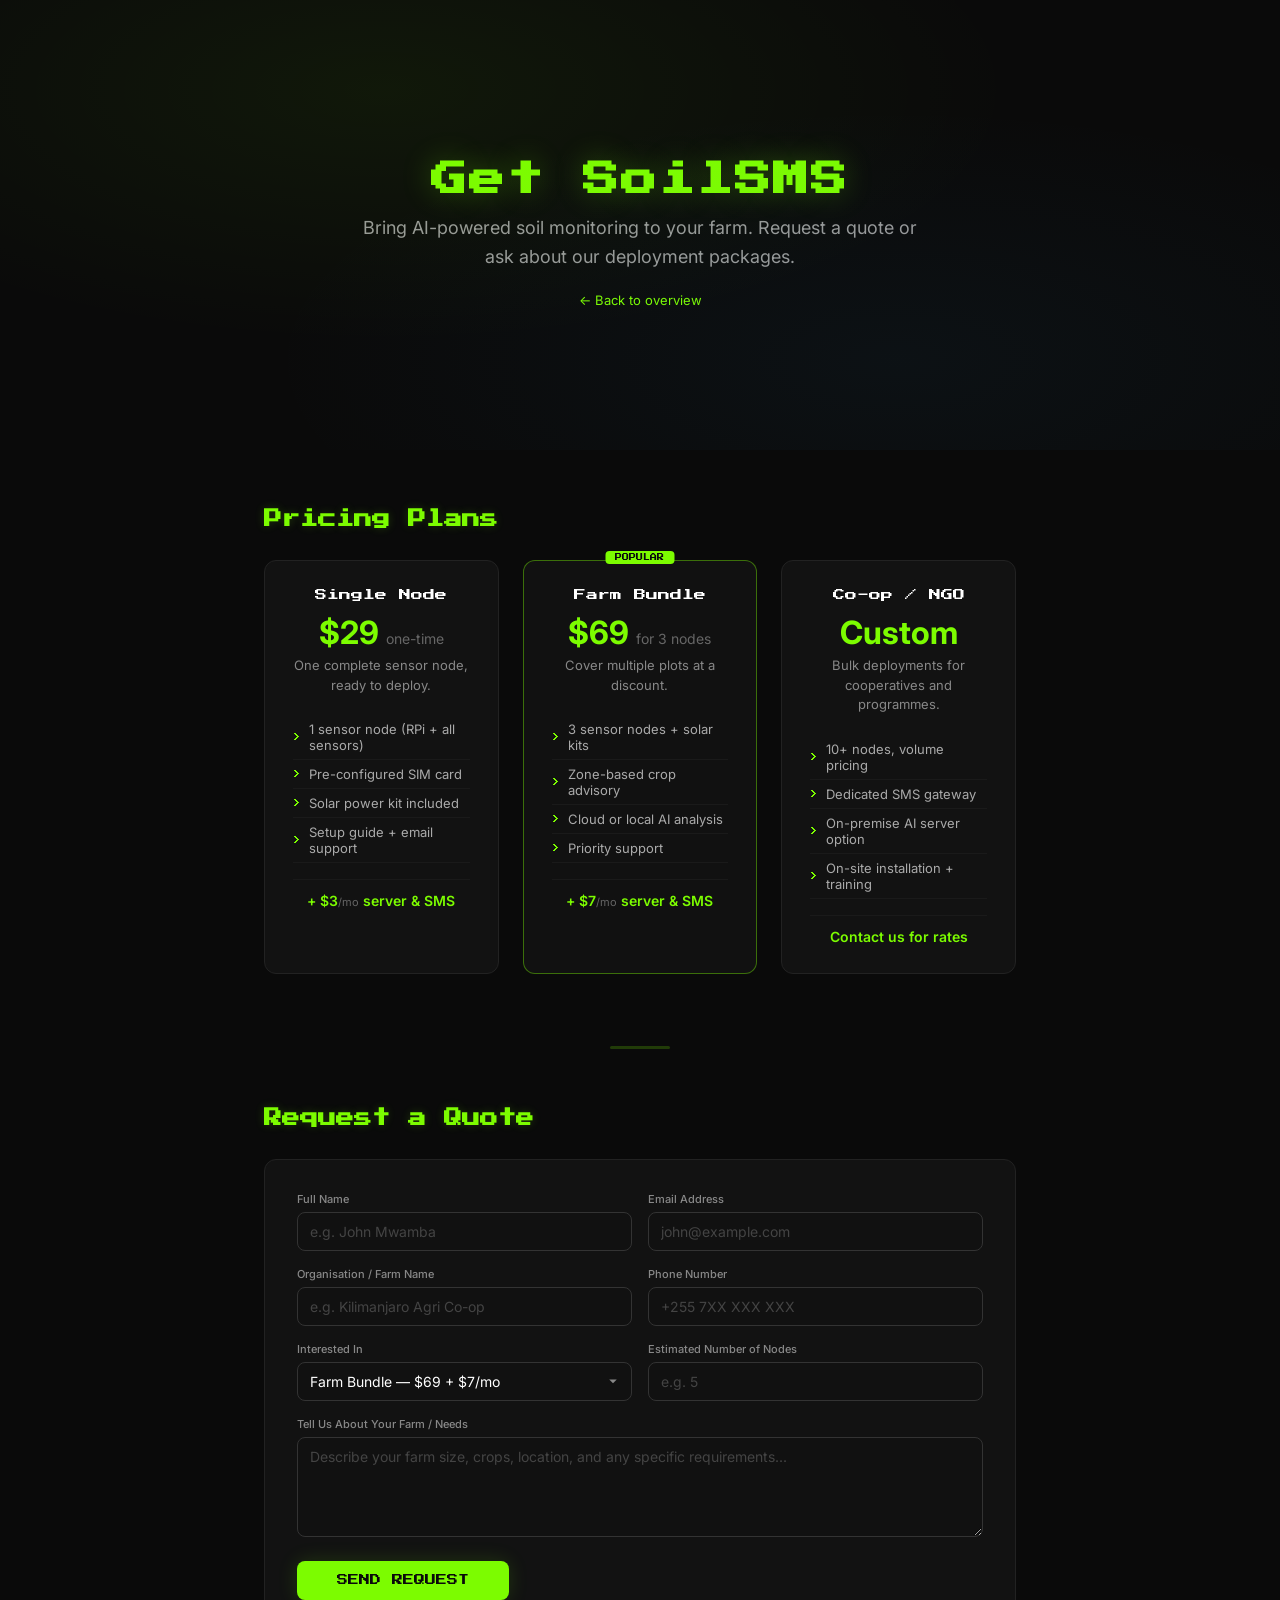
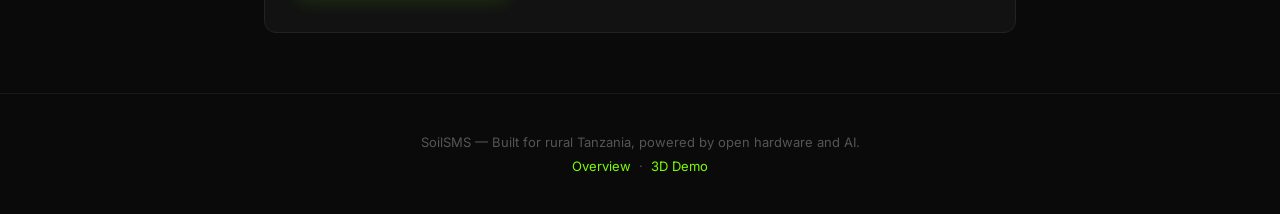
==== docs/contact.html @ c3b628cd "update contact to actually do shit" ====
<!DOCTYPE html>
<html lang="en">
<head>
<meta charset="UTF-8">
<meta name="viewport" content="width=device-width, initial-scale=1.0">
<title>SoilSMS — Contact &amp; Pricing</title>
<style>
  @import url('https://fonts.googleapis.com/css2?family=Press+Start+2P&family=Inter:wght@400;500;600;700&display=swap');

  * { margin: 0; padding: 0; box-sizing: border-box; }

  body {
    background: #0a0a0a;
    color: #e0e0e0;
    font-family: 'Inter', sans-serif;
    overflow-x: hidden;
  }

  /* Hero */
  .hero {
    min-height: 50vh;
    display: flex;
    flex-direction: column;
    align-items: center;
    justify-content: center;
    text-align: center;
    padding: 60px 20px 40px;
    position: relative;
    overflow: hidden;
  }
  .hero::before {
    content: '';
    position: absolute;
    inset: 0;
    background:
      radial-gradient(ellipse at 30% 20%, rgba(124,252,0,0.06) 0%, transparent 50%),
      radial-gradient(ellipse at 70% 80%, rgba(52,152,219,0.05) 0%, transparent 50%);
    pointer-events: none;
  }
  .hero-title {
    font-family: 'Press Start 2P', monospace;
    font-size: clamp(20px, 4vw, 36px);
    color: #7cfc00;
    text-shadow: 0 0 30px rgba(124,252,0,0.3);
    margin-bottom: 16px;
    letter-spacing: 2px;
  }
  .hero-subtitle {
    font-size: clamp(14px, 2vw, 18px);
    color: #999;
    max-width: 560px;
    line-height: 1.6;
  }
  .hero-back {
    display: inline-block;
    margin-top: 20px;
    font-size: 13px;
    color: #7cfc00;
    text-decoration: none;
  }
  .hero-back:hover { text-decoration: underline; }

  /* Sections */
  section {
    max-width: 800px;
    margin: 0 auto;
    padding: 60px 24px;
  }
  section h2 {
    font-family: 'Press Start 2P', monospace;
    font-size: clamp(12px, 2vw, 18px);
    color: #7cfc00;
    margin-bottom: 32px;
    text-shadow: 0 0 10px rgba(124,252,0,0.2);
  }

  /* Divider */
  .divider {
    width: 60px;
    height: 3px;
    background: #7cfc0033;
    border-radius: 2px;
    margin: 0 auto 0;
  }

  /* Pricing cards */
  .pricing-grid {
    display: grid;
    grid-template-columns: repeat(auto-fit, minmax(220px, 1fr));
    gap: 24px;
    margin-bottom: 12px;
  }
  .pricing-card {
    background: rgba(255,255,255,0.03);
    border: 1px solid #222;
    border-radius: 12px;
    padding: 28px;
    text-align: center;
    transition: border-color 0.3s, transform 0.3s;
  }
  .pricing-card:hover {
    border-color: #7cfc0044;
    transform: translateY(-2px);
  }
  .pricing-card.featured {
    border-color: #7cfc0066;
    position: relative;
  }
  .pricing-card.featured::after {
    content: 'POPULAR';
    position: absolute;
    top: -10px;
    left: 50%;
    transform: translateX(-50%);
    font-family: 'Press Start 2P', monospace;
    font-size: 7px;
    background: #7cfc00;
    color: #0a0a0a;
    padding: 3px 10px;
    border-radius: 4px;
  }
  .pricing-tier {
    font-family: 'Press Start 2P', monospace;
    font-size: 12px;
    color: #fff;
    margin-bottom: 12px;
  }
  .pricing-price {
    font-size: 32px;
    font-weight: 700;
    color: #7cfc00;
    margin-bottom: 4px;
  }
  .pricing-price span {
    font-size: 14px;
    color: #666;
    font-weight: 400;
  }
  .pricing-desc {
    font-size: 13px;
    color: #888;
    line-height: 1.5;
    margin-bottom: 20px;
  }
  .pricing-features {
    list-style: none;
    text-align: left;
    font-size: 13px;
    color: #aaa;
  }
  .pricing-features li {
    padding: 6px 0;
    border-bottom: 1px solid #1a1a1a;
    display: flex;
    align-items: center;
    gap: 8px;
  }
  .pricing-features li::before {
    content: '>';
    color: #7cfc00;
    font-family: 'Press Start 2P', monospace;
    font-size: 8px;
    flex-shrink: 0;
  }

  .pricing-fee {
    margin-top: 16px;
    padding-top: 12px;
    border-top: 1px solid #1a1a1a;
    font-size: 14px;
    color: #7cfc00;
    font-weight: 600;
  }
  .pricing-fee span {
    font-size: 11px;
    color: #666;
    font-weight: 400;
  }

  /* Contact form */
  .contact-form {
    background: rgba(255,255,255,0.03);
    border: 1px solid #222;
    border-radius: 12px;
    padding: 32px;
  }
  .form-row {
    display: grid;
    grid-template-columns: 1fr 1fr;
    gap: 16px;
    margin-bottom: 16px;
  }
  .form-group {
    display: flex;
    flex-direction: column;
  }
  .form-group.full {
    grid-column: 1 / -1;
  }
  .form-group label {
    font-size: 11px;
    color: #888;
    margin-bottom: 6px;
    font-weight: 500;
  }
  .form-group input,
  .form-group select,
  .form-group textarea {
    background: #111;
    border: 1px solid #333;
    border-radius: 8px;
    padding: 10px 12px;
    color: #fff;
    font-size: 14px;
    font-family: 'Inter', sans-serif;
    outline: none;
    transition: border-color 0.2s;
  }
  .form-group input:focus,
  .form-group select:focus,
  .form-group textarea:focus {
    border-color: #7cfc00;
  }
  .form-group input::placeholder,
  .form-group textarea::placeholder {
    color: #444;
  }
  .form-group textarea {
    resize: vertical;
    min-height: 100px;
  }
  .form-group select {
    cursor: pointer;
    appearance: none;
    background-image: url("data:image/svg+xml,%3Csvg xmlns='http://www.w3.org/2000/svg' width='12' height='12' fill='%23888' viewBox='0 0 16 16'%3E%3Cpath d='M8 11L3 6h10z'/%3E%3C/svg%3E");
    background-repeat: no-repeat;
    background-position: right 12px center;
  }
  .form-group select option {
    background: #111;
    color: #fff;
  }

  .form-submit {
    display: inline-block;
    padding: 14px 40px;
    background: #7cfc00;
    color: #0a0a0a;
    font-family: 'Press Start 2P', monospace;
    font-size: 11px;
    border: none;
    border-radius: 8px;
    cursor: pointer;
    transition: all 0.3s;
    box-shadow: 0 0 20px rgba(124,252,0,0.15);
    margin-top: 8px;
  }
  .form-submit:hover {
    transform: translateY(-2px);
    box-shadow: 0 0 40px rgba(124,252,0,0.3);
    background: #90ff20;
  }

  /* Confirmation popup */
  .confirm-overlay {
    display: none;
    position: fixed;
    inset: 0;
    background: rgba(0,0,0,0.85);
    z-index: 100;
    align-items: center;
    justify-content: center;
  }
  .confirm-overlay.visible {
    display: flex;
  }
  .confirm-card {
    background: #111;
    border: 1px solid #7cfc0066;
    border-radius: 16px;
    padding: 40px;
    text-align: center;
    max-width: 420px;
    box-shadow: 0 0 60px rgba(124,252,0,0.1);
  }
  .confirm-card .checkmark {
    font-size: 48px;
    margin-bottom: 16px;
  }
  .confirm-card h3 {
    font-family: 'Press Start 2P', monospace;
    font-size: 14px;
    color: #7cfc00;
    margin-bottom: 12px;
  }
  .confirm-card p {
    font-size: 14px;
    color: #888;
    line-height: 1.6;
    margin-bottom: 24px;
  }
  .confirm-close {
    padding: 10px 32px;
    background: transparent;
    border: 1px solid #7cfc00;
    color: #7cfc00;
    font-family: 'Press Start 2P', monospace;
    font-size: 10px;
    border-radius: 8px;
    cursor: pointer;
    transition: all 0.2s;
  }
  .confirm-close:hover {
    background: #7cfc00;
    color: #0a0a0a;
  }

  /* Footer */
  footer {
    text-align: center;
    padding: 40px 20px;
    border-top: 1px solid #1a1a1a;
    color: #555;
    font-size: 13px;
  }
  footer a { color: #7cfc00; text-decoration: none; }
  footer a:hover { text-decoration: underline; }

  @media (max-width: 500px) {
    .form-row {
      grid-template-columns: 1fr;
    }
  }
</style>
</head>
<body>

<!-- ====== HERO ====== -->
<div class="hero">
  <h1 class="hero-title">Get SoilSMS</h1>
  <p class="hero-subtitle">
    Bring AI-powered soil monitoring to your farm.
    Request a quote or ask about our deployment packages.
  </p>
  <a href="index.html" class="hero-back">&larr; Back to overview</a>
</div>

<!-- ====== PRICING ====== -->
<section>
  <h2>Pricing Plans</h2>
  <div class="pricing-grid">
    <div class="pricing-card">
      <div class="pricing-tier">Single Node</div>
      <div class="pricing-price">$29 <span>one-time</span></div>
      <p class="pricing-desc">One complete sensor node, ready to deploy.</p>
      <ul class="pricing-features">
        <li>1 sensor node (RPi + all sensors)</li>
        <li>Pre-configured SIM card</li>
        <li>Solar power kit included</li>
        <li>Setup guide + email support</li>
      </ul>
      <div class="pricing-fee">+ $3<span>/mo</span> server &amp; SMS</div>
    </div>
    <div class="pricing-card featured">
      <div class="pricing-tier">Farm Bundle</div>
      <div class="pricing-price">$69 <span>for 3 nodes</span></div>
      <p class="pricing-desc">Cover multiple plots at a discount.</p>
      <ul class="pricing-features">
        <li>3 sensor nodes + solar kits</li>
        <li>Zone-based crop advisory</li>
        <li>Cloud or local AI analysis</li>
        <li>Priority support</li>
      </ul>
      <div class="pricing-fee">+ $7<span>/mo</span> server &amp; SMS</div>
    </div>
    <div class="pricing-card">
      <div class="pricing-tier">Co-op / NGO</div>
      <div class="pricing-price">Custom</div>
      <p class="pricing-desc">Bulk deployments for cooperatives and programmes.</p>
      <ul class="pricing-features">
        <li>10+ nodes, volume pricing</li>
        <li>Dedicated SMS gateway</li>
        <li>On-premise AI server option</li>
        <li>On-site installation + training</li>
      </ul>
      <div class="pricing-fee">Contact us for rates</div>
    </div>
  </div>
</section>

<div class="divider"></div>

<!-- ====== CONTACT FORM ====== -->
<section>
  <h2>Request a Quote</h2>
  <form class="contact-form" id="contact-form" action="https://formsubmit.co/admin@mystic.gay" method="POST">
    <div class="form-row">
      <div class="form-group">
        <label for="name">Full Name</label>
        <input type="text" id="name" name="name" placeholder="e.g. John Mwamba" required>
      </div>
      <div class="form-group">
        <label for="email">Email Address</label>
        <input type="email" id="email" name="email" placeholder="john@example.com" required>
      </div>
    </div>
    <div class="form-row">
      <div class="form-group">
        <label for="org">Organisation / Farm Name</label>
        <input type="text" id="org" name="organisation" placeholder="e.g. Kilimanjaro Agri Co-op">
      </div>
      <div class="form-group">
        <label for="phone">Phone Number</label>
        <input type="tel" id="phone" name="phone" placeholder="+255 7XX XXX XXX">
      </div>
    </div>
    <div class="form-row">
      <div class="form-group">
        <label for="plan">Interested In</label>
        <select id="plan" name="plan">
          <option value="single">Single Node — $29 + $3/mo</option>
          <option value="farm" selected>Farm Bundle — $69 + $7/mo</option>
          <option value="coop">Co-op / NGO — Custom</option>
          <option value="unsure">Not sure yet — advise me</option>
        </select>
      </div>
      <div class="form-group">
        <label for="nodes">Estimated Number of Nodes</label>
        <input type="number" id="nodes" name="nodes" placeholder="e.g. 5" min="1">
      </div>
    </div>
    <div class="form-row">
      <div class="form-group full">
        <label for="message">Tell Us About Your Farm / Needs</label>
        <textarea id="message" name="message" placeholder="Describe your farm size, crops, location, and any specific requirements..."></textarea>
      </div>
    </div>
    <input type="hidden" name="_subject" value="New SoilSMS Quote Request">
    <input type="hidden" name="_captcha" value="false">
    <input type="hidden" name="_template" value="table">
    <button type="submit" class="form-submit">SEND REQUEST</button>
  </form>
</section>

<!-- Confirmation popup -->
<div class="confirm-overlay" id="confirm-overlay">
  <div class="confirm-card">
    <div class="checkmark">&#10003;</div>
    <h3>Request Sent!</h3>
    <p>Thanks for your interest in SoilSMS. Our team will review your inquiry and get back to you within 48 hours via email.</p>
    <button class="confirm-close" id="confirm-close">OK</button>
  </div>
</div>

<footer>
  <p>SoilSMS &mdash; Built for rural Tanzania, powered by open hardware and AI.</p>
  <p style="margin-top:8px;">
    <a href="index.html">Overview</a> &nbsp;&middot;&nbsp;
    <a href="demo.html">3D Demo</a>
  </p>
</footer>

<script>
  document.getElementById('contact-form').addEventListener('submit', function(e) {
    e.preventDefault();
    var form = e.target;
    var btn = form.querySelector('.form-submit');
    btn.disabled = true;
    btn.textContent = 'SENDING...';
    fetch(form.action, {
      method: 'POST',
      body: new FormData(form),
      headers: { 'Accept': 'application/json' }
    }).then(function(res) {
      if (res.ok) {
        document.getElementById('confirm-overlay').classList.add('visible');
        form.reset();
      } else {
        alert('Something went wrong. Please try again.');
      }
    }).catch(function() {
      alert('Network error. Please try again.');
    }).finally(function() {
      btn.disabled = false;
      btn.textContent = 'SEND REQUEST';
    });
  });
  document.getElementById('confirm-close').addEventListener('click', function() {
    document.getElementById('confirm-overlay').classList.remove('visible');
  });
</script>

</body>
</html>
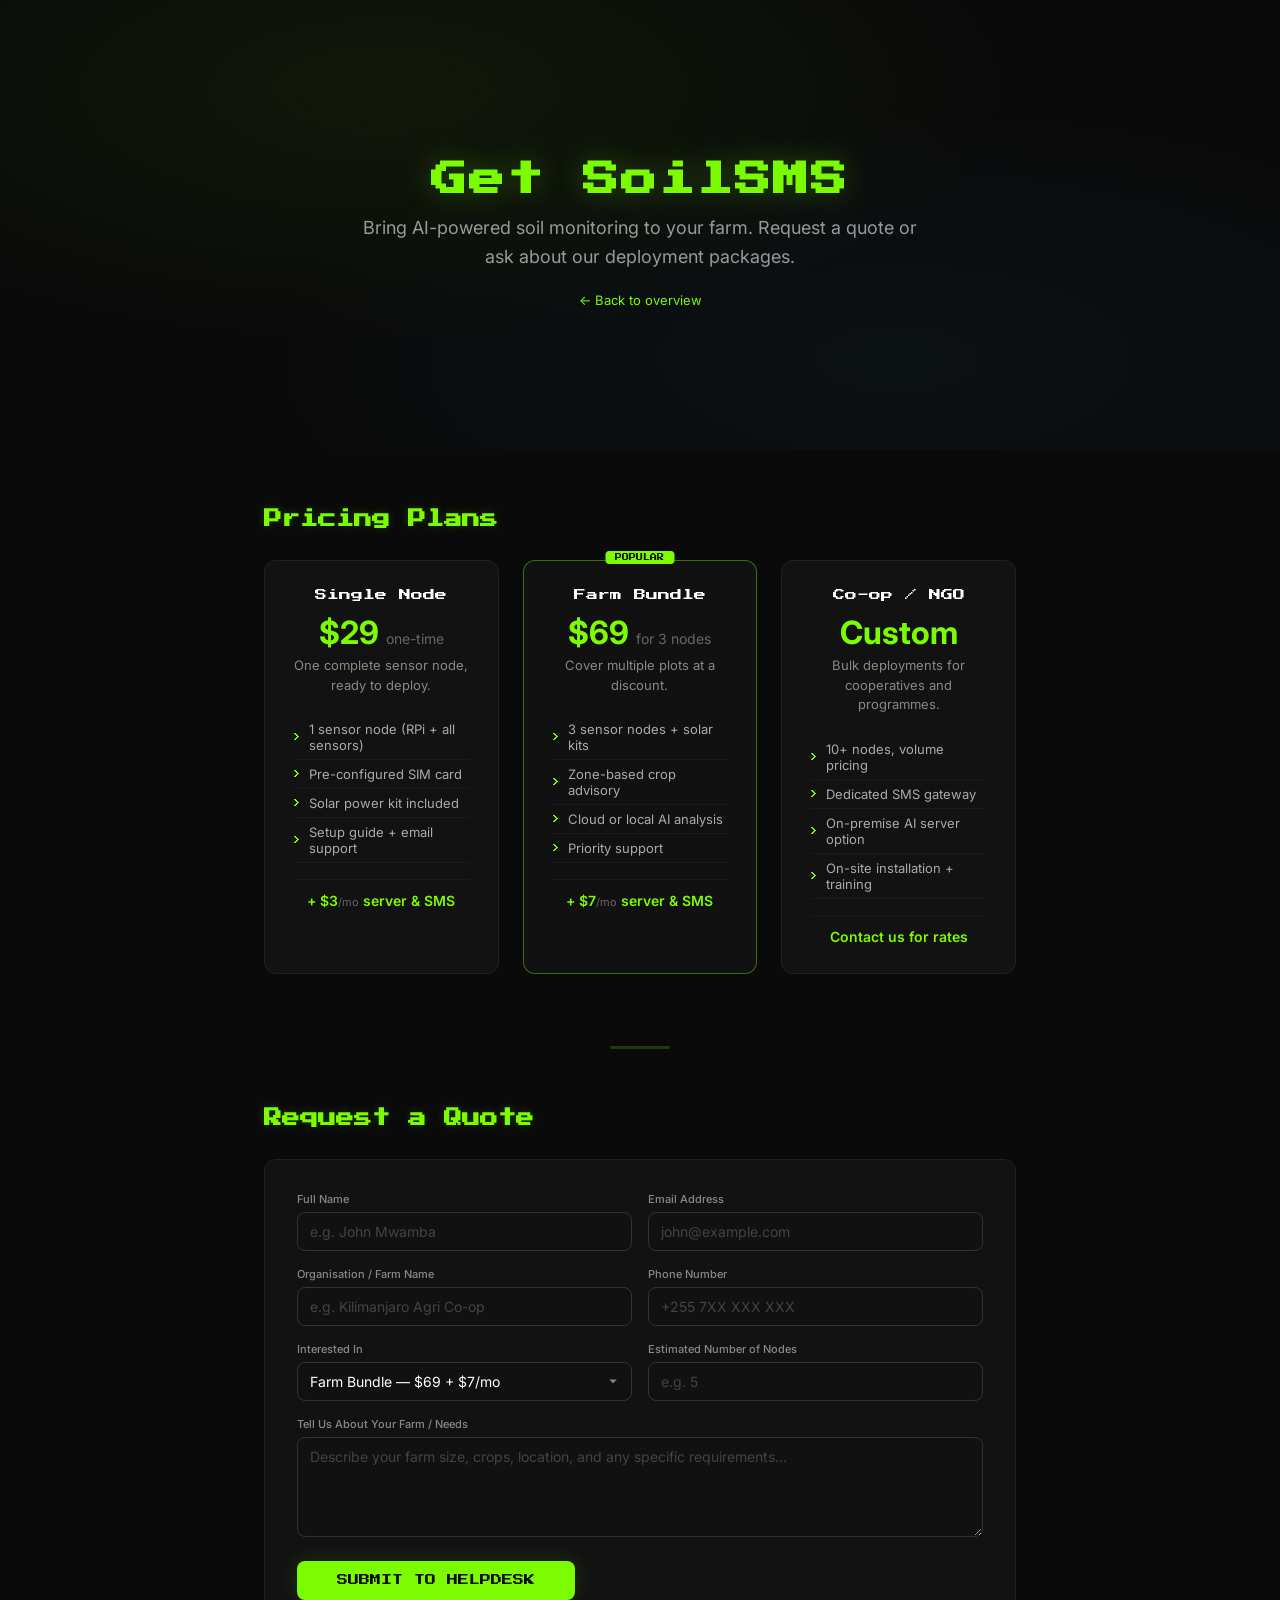
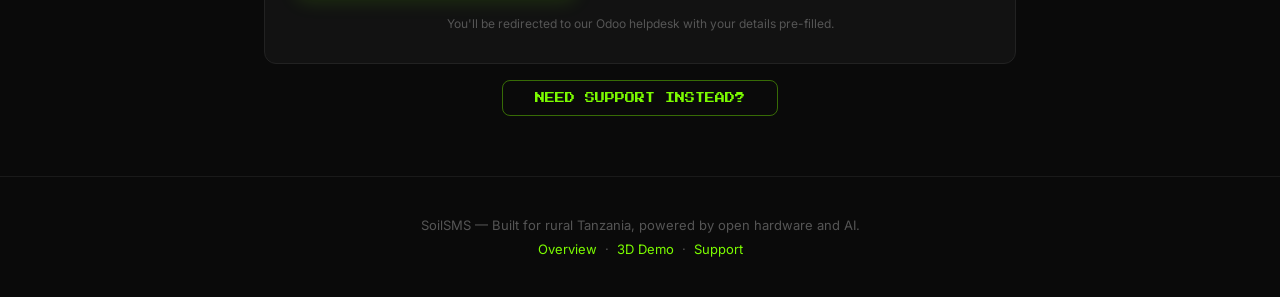
==== commit ae08a1b2: "form is back????" ====
--- a/docs/contact.html
+++ b/docs/contact.html
@@ -240,7 +240,6 @@
     background: #111;
     color: #fff;
   }
-
   .form-submit {
     display: inline-block;
     padding: 14px 40px;
@@ -260,59 +259,31 @@
     box-shadow: 0 0 40px rgba(124,252,0,0.3);
     background: #90ff20;
   }
-
-  /* Confirmation popup */
-  .confirm-overlay {
-    display: none;
-    position: fixed;
-    inset: 0;
-    background: rgba(0,0,0,0.85);
-    z-index: 100;
-    align-items: center;
-    justify-content: center;
-  }
-  .confirm-overlay.visible {
-    display: flex;
-  }
-  .confirm-card {
-    background: #111;
+  .form-note {
+    margin-top: 16px;
+    font-size: 12px;
+    color: #555;
+    text-align: center;
+  }
+  .cta-btn-secondary {
+    display: inline-block;
+    margin-top: 16px;
+    padding: 12px 32px;
+    background: transparent;
+    color: #7cfc00;
+    font-family: 'Press Start 2P', monospace;
+    font-size: 10px;
+    text-decoration: none;
     border: 1px solid #7cfc0066;
-    border-radius: 16px;
-    padding: 40px;
-    text-align: center;
-    max-width: 420px;
-    box-shadow: 0 0 60px rgba(124,252,0,0.1);
-  }
-  .confirm-card .checkmark {
-    font-size: 48px;
-    margin-bottom: 16px;
-  }
-  .confirm-card h3 {
-    font-family: 'Press Start 2P', monospace;
-    font-size: 14px;
-    color: #7cfc00;
-    margin-bottom: 12px;
-  }
-  .confirm-card p {
-    font-size: 14px;
-    color: #888;
-    line-height: 1.6;
-    margin-bottom: 24px;
-  }
-  .confirm-close {
-    padding: 10px 32px;
-    background: transparent;
-    border: 1px solid #7cfc00;
-    color: #7cfc00;
-    font-family: 'Press Start 2P', monospace;
-    font-size: 10px;
     border-radius: 8px;
-    cursor: pointer;
-    transition: all 0.2s;
-  }
-  .confirm-close:hover {
-    background: #7cfc00;
-    color: #0a0a0a;
+    transition: all 0.3s;
+  }
+  .cta-btn-secondary:hover {
+    background: rgba(124,252,0,0.1);
+    border-color: #7cfc00;
+  }
+  @media (max-width: 500px) {
+    .form-row { grid-template-columns: 1fr; }
   }
 
   /* Footer */
@@ -326,11 +297,7 @@
   footer a { color: #7cfc00; text-decoration: none; }
   footer a:hover { text-decoration: underline; }
 
-  @media (max-width: 500px) {
-    .form-row {
-      grid-template-columns: 1fr;
-    }
-  }
+
 </style>
 </head>
 <body>
@@ -390,105 +357,101 @@
 
 <div class="divider"></div>
 
-<!-- ====== CONTACT FORM ====== -->
+<!-- ====== REQUEST A QUOTE ====== -->
 <section>
   <h2>Request a Quote</h2>
-  <form class="contact-form" id="contact-form" action="https://formsubmit.co/admin@mystic.gay" method="POST">
+  <form class="contact-form" id="quote-form">
     <div class="form-row">
       <div class="form-group">
         <label for="name">Full Name</label>
-        <input type="text" id="name" name="name" placeholder="e.g. John Mwamba" required>
+        <input type="text" id="name" placeholder="e.g. John Mwamba" required>
       </div>
       <div class="form-group">
         <label for="email">Email Address</label>
-        <input type="email" id="email" name="email" placeholder="john@example.com" required>
+        <input type="email" id="email" placeholder="john@example.com" required>
       </div>
     </div>
     <div class="form-row">
       <div class="form-group">
         <label for="org">Organisation / Farm Name</label>
-        <input type="text" id="org" name="organisation" placeholder="e.g. Kilimanjaro Agri Co-op">
+        <input type="text" id="org" placeholder="e.g. Kilimanjaro Agri Co-op">
       </div>
       <div class="form-group">
         <label for="phone">Phone Number</label>
-        <input type="tel" id="phone" name="phone" placeholder="+255 7XX XXX XXX">
+        <input type="tel" id="phone" placeholder="+255 7XX XXX XXX">
       </div>
     </div>
     <div class="form-row">
       <div class="form-group">
         <label for="plan">Interested In</label>
-        <select id="plan" name="plan">
-          <option value="single">Single Node — $29 + $3/mo</option>
-          <option value="farm" selected>Farm Bundle — $69 + $7/mo</option>
-          <option value="coop">Co-op / NGO — Custom</option>
-          <option value="unsure">Not sure yet — advise me</option>
+        <select id="plan">
+          <option value="Single Node — $29 + $3/mo">Single Node — $29 + $3/mo</option>
+          <option value="Farm Bundle — $69 + $7/mo" selected>Farm Bundle — $69 + $7/mo</option>
+          <option value="Co-op / NGO — Custom">Co-op / NGO — Custom</option>
+          <option value="Not sure yet">Not sure yet — advise me</option>
         </select>
       </div>
       <div class="form-group">
         <label for="nodes">Estimated Number of Nodes</label>
-        <input type="number" id="nodes" name="nodes" placeholder="e.g. 5" min="1">
+        <input type="number" id="nodes" placeholder="e.g. 5" min="1">
       </div>
     </div>
     <div class="form-row">
       <div class="form-group full">
         <label for="message">Tell Us About Your Farm / Needs</label>
-        <textarea id="message" name="message" placeholder="Describe your farm size, crops, location, and any specific requirements..."></textarea>
-      </div>
-    </div>
-    <input type="hidden" name="_subject" value="New SoilSMS Quote Request">
-    <input type="hidden" name="_captcha" value="false">
-    <input type="hidden" name="_template" value="table">
-    <button type="submit" class="form-submit">SEND REQUEST</button>
+        <textarea id="message" placeholder="Describe your farm size, crops, location, and any specific requirements..."></textarea>
+      </div>
+    </div>
+    <button type="submit" class="form-submit">SUBMIT TO HELPDESK</button>
+    <p class="form-note">You'll be redirected to our Odoo helpdesk with your details pre-filled.</p>
   </form>
+  <div style="text-align:center;">
+    <a href="support.html" class="cta-btn-secondary">NEED SUPPORT INSTEAD?</a>
+  </div>
 </section>
 
-<!-- Confirmation popup -->
-<div class="confirm-overlay" id="confirm-overlay">
-  <div class="confirm-card">
-    <div class="checkmark">&#10003;</div>
-    <h3>Request Sent!</h3>
-    <p>Thanks for your interest in SoilSMS. Our team will review your inquiry and get back to you within 48 hours via email.</p>
-    <button class="confirm-close" id="confirm-close">OK</button>
-  </div>
-</div>
+<script>
+  document.getElementById('quote-form').addEventListener('submit', function(e) {
+    e.preventDefault();
+    var name = document.getElementById('name').value;
+    var email = document.getElementById('email').value;
+    var org = document.getElementById('org').value;
+    var phone = document.getElementById('phone').value;
+    var plan = document.getElementById('plan').value;
+    var nodes = document.getElementById('nodes').value;
+    var message = document.getElementById('message').value;
+
+    // Build the description that will pre-fill the ticket body
+    var description = 'Quote Request from ' + name + '\n\n';
+    description += 'Email: ' + email + '\n';
+    if (org) description += 'Organisation: ' + org + '\n';
+    if (phone) description += 'Phone: ' + phone + '\n';
+    description += 'Plan: ' + plan + '\n';
+    if (nodes) description += 'Nodes: ' + nodes + '\n';
+    if (message) description += '\nMessage:\n' + message;
+
+    // Build the subject line
+    var subject = 'Quote Request — ' + plan + (org ? ' — ' + org : ' — ' + name);
+
+    // Redirect to Odoo helpdesk with URL params
+    var params = new URLSearchParams();
+    params.set('prefill_name', subject);
+    params.set('prefill_email', email);
+    params.set('prefill_description', description);
+
+    window.open('https://mysticfoxxo.odoo.com/helpdesk?' + params.toString(), '_blank');
+  });
+</script>
 
 <footer>
   <p>SoilSMS &mdash; Built for rural Tanzania, powered by open hardware and AI.</p>
   <p style="margin-top:8px;">
     <a href="index.html">Overview</a> &nbsp;&middot;&nbsp;
-    <a href="demo.html">3D Demo</a>
+    <a href="demo.html">3D Demo</a> &nbsp;&middot;&nbsp;
+    <a href="support.html">Support</a>
   </p>
 </footer>
 
-<script>
-  document.getElementById('contact-form').addEventListener('submit', function(e) {
-    e.preventDefault();
-    var form = e.target;
-    var btn = form.querySelector('.form-submit');
-    btn.disabled = true;
-    btn.textContent = 'SENDING...';
-    fetch(form.action, {
-      method: 'POST',
-      body: new FormData(form),
-      headers: { 'Accept': 'application/json' }
-    }).then(function(res) {
-      if (res.ok) {
-        document.getElementById('confirm-overlay').classList.add('visible');
-        form.reset();
-      } else {
-        alert('Something went wrong. Please try again.');
-      }
-    }).catch(function() {
-      alert('Network error. Please try again.');
-    }).finally(function() {
-      btn.disabled = false;
-      btn.textContent = 'SEND REQUEST';
-    });
-  });
-  document.getElementById('confirm-close').addEventListener('click', function() {
-    document.getElementById('confirm-overlay').classList.remove('visible');
-  });
-</script>
 
 </body>
 </html>
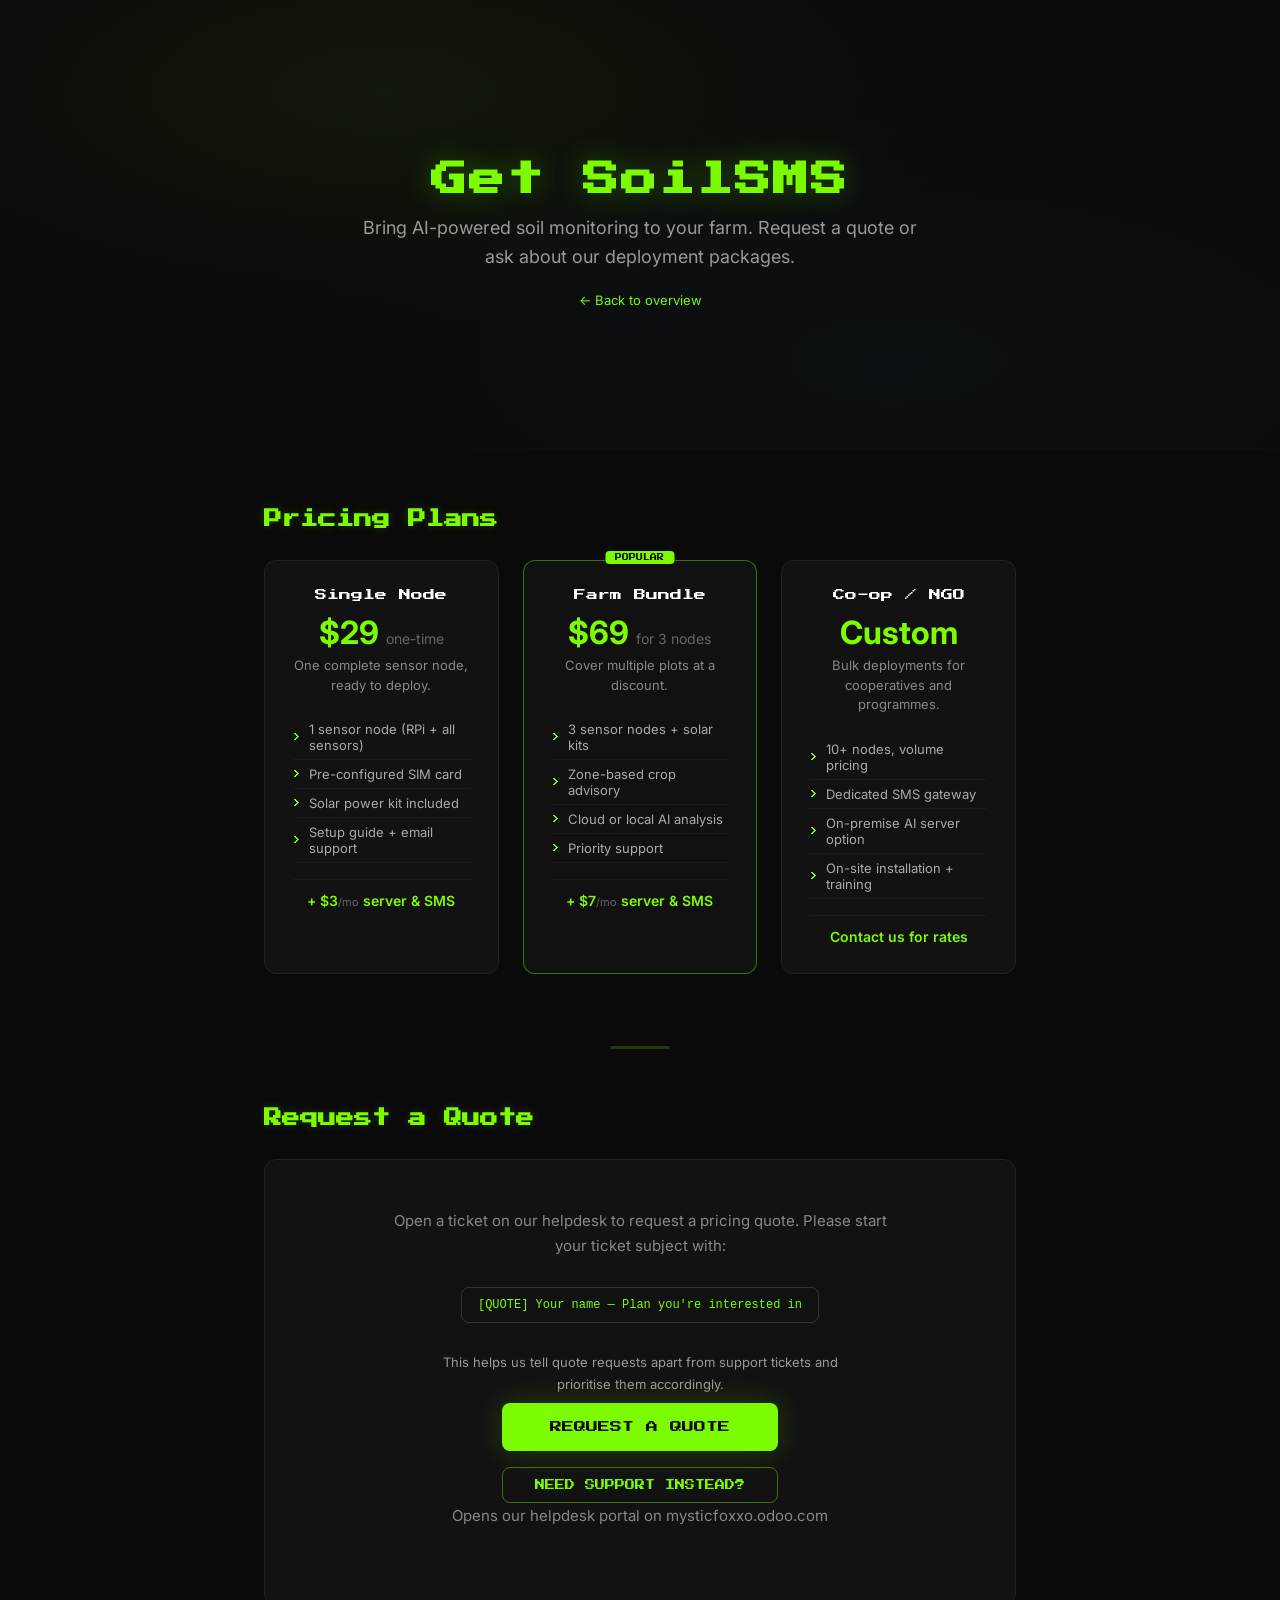
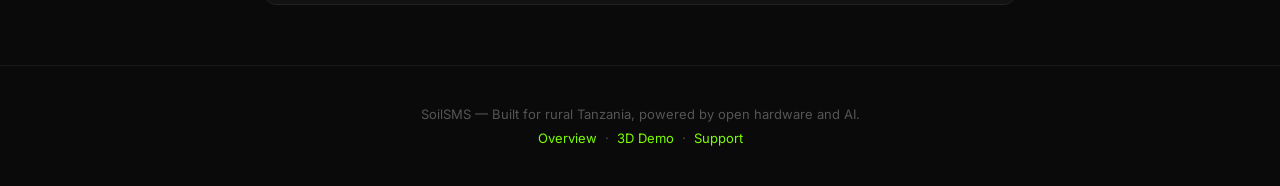
==== commit 474f7e81: "yammmie" ====
--- a/docs/contact.html
+++ b/docs/contact.html
@@ -177,93 +177,55 @@
     font-weight: 400;
   }
 
-  /* Contact form */
-  .contact-form {
+  /* CTA box */
+  .cta-box {
     background: rgba(255,255,255,0.03);
     border: 1px solid #222;
     border-radius: 12px;
-    padding: 32px;
-  }
-  .form-row {
-    display: grid;
-    grid-template-columns: 1fr 1fr;
-    gap: 16px;
-    margin-bottom: 16px;
-  }
-  .form-group {
-    display: flex;
-    flex-direction: column;
-  }
-  .form-group.full {
-    grid-column: 1 / -1;
-  }
-  .form-group label {
-    font-size: 11px;
+    padding: 48px 32px;
+    text-align: center;
+  }
+  .cta-box p {
+    font-size: 15px;
     color: #888;
-    margin-bottom: 6px;
-    font-weight: 500;
-  }
-  .form-group input,
-  .form-group select,
-  .form-group textarea {
+    line-height: 1.7;
+    max-width: 500px;
+    margin: 0 auto 28px;
+  }
+  .cta-box .cta-hint {
+    font-size: 13px;
+    color: #999;
+    margin: 0 auto 8px;
+    max-width: 440px;
+  }
+  .cta-box .cta-prefill {
+    display: inline-block;
     background: #111;
     border: 1px solid #333;
     border-radius: 8px;
-    padding: 10px 12px;
-    color: #fff;
-    font-size: 14px;
-    font-family: 'Inter', sans-serif;
-    outline: none;
-    transition: border-color 0.2s;
-  }
-  .form-group input:focus,
-  .form-group select:focus,
-  .form-group textarea:focus {
-    border-color: #7cfc00;
-  }
-  .form-group input::placeholder,
-  .form-group textarea::placeholder {
-    color: #444;
-  }
-  .form-group textarea {
-    resize: vertical;
-    min-height: 100px;
-  }
-  .form-group select {
-    cursor: pointer;
-    appearance: none;
-    background-image: url("data:image/svg+xml,%3Csvg xmlns='http://www.w3.org/2000/svg' width='12' height='12' fill='%23888' viewBox='0 0 16 16'%3E%3Cpath d='M8 11L3 6h10z'/%3E%3C/svg%3E");
-    background-repeat: no-repeat;
-    background-position: right 12px center;
-  }
-  .form-group select option {
-    background: #111;
-    color: #fff;
-  }
-  .form-submit {
+    padding: 10px 16px;
+    font-family: monospace;
+    font-size: 12px;
+    color: #7cfc00;
+    margin-bottom: 28px;
+    user-select: all;
+  }
+  .cta-btn {
     display: inline-block;
-    padding: 14px 40px;
+    padding: 18px 48px;
     background: #7cfc00;
     color: #0a0a0a;
     font-family: 'Press Start 2P', monospace;
-    font-size: 11px;
-    border: none;
+    font-size: 12px;
+    text-decoration: none;
     border-radius: 8px;
-    cursor: pointer;
     transition: all 0.3s;
-    box-shadow: 0 0 20px rgba(124,252,0,0.15);
-    margin-top: 8px;
-  }
-  .form-submit:hover {
-    transform: translateY(-2px);
-    box-shadow: 0 0 40px rgba(124,252,0,0.3);
+    box-shadow: 0 0 30px rgba(124,252,0,0.2);
+  }
+  .cta-btn:hover {
+    transform: translateY(-3px);
+    box-shadow: 0 0 50px rgba(124,252,0,0.4);
     background: #90ff20;
-  }
-  .form-note {
-    margin-top: 16px;
-    font-size: 12px;
-    color: #555;
-    text-align: center;
   }
   .cta-btn-secondary {
     display: inline-block;
@@ -282,8 +244,10 @@
     background: rgba(124,252,0,0.1);
     border-color: #7cfc00;
   }
-  @media (max-width: 500px) {
-    .form-row { grid-template-columns: 1fr; }
+  .cta-note {
+    margin-top: 20px;
+    font-size: 12px;
+    color: #555;
   }
 
   /* Footer */
@@ -360,88 +324,16 @@
 <!-- ====== REQUEST A QUOTE ====== -->
 <section>
   <h2>Request a Quote</h2>
-  <form class="contact-form" id="quote-form">
-    <div class="form-row">
-      <div class="form-group">
-        <label for="name">Full Name</label>
-        <input type="text" id="name" placeholder="e.g. John Mwamba" required>
-      </div>
-      <div class="form-group">
-        <label for="email">Email Address</label>
-        <input type="email" id="email" placeholder="john@example.com" required>
-      </div>
-    </div>
-    <div class="form-row">
-      <div class="form-group">
-        <label for="org">Organisation / Farm Name</label>
-        <input type="text" id="org" placeholder="e.g. Kilimanjaro Agri Co-op">
-      </div>
-      <div class="form-group">
-        <label for="phone">Phone Number</label>
-        <input type="tel" id="phone" placeholder="+255 7XX XXX XXX">
-      </div>
-    </div>
-    <div class="form-row">
-      <div class="form-group">
-        <label for="plan">Interested In</label>
-        <select id="plan">
-          <option value="Single Node — $29 + $3/mo">Single Node — $29 + $3/mo</option>
-          <option value="Farm Bundle — $69 + $7/mo" selected>Farm Bundle — $69 + $7/mo</option>
-          <option value="Co-op / NGO — Custom">Co-op / NGO — Custom</option>
-          <option value="Not sure yet">Not sure yet — advise me</option>
-        </select>
-      </div>
-      <div class="form-group">
-        <label for="nodes">Estimated Number of Nodes</label>
-        <input type="number" id="nodes" placeholder="e.g. 5" min="1">
-      </div>
-    </div>
-    <div class="form-row">
-      <div class="form-group full">
-        <label for="message">Tell Us About Your Farm / Needs</label>
-        <textarea id="message" placeholder="Describe your farm size, crops, location, and any specific requirements..."></textarea>
-      </div>
-    </div>
-    <button type="submit" class="form-submit">SUBMIT TO HELPDESK</button>
-    <p class="form-note">You'll be redirected to our Odoo helpdesk with your details pre-filled.</p>
-  </form>
-  <div style="text-align:center;">
+  <div class="cta-box">
+    <p>Open a ticket on our helpdesk to request a pricing quote. Please start your ticket subject with:</p>
+    <div class="cta-prefill">[QUOTE] Your name — Plan you're interested in</div>
+    <p class="cta-hint">This helps us tell quote requests apart from support tickets and prioritise them accordingly.</p>
+    <a href="https://mysticfoxxo.odoo.com/helpdesk" target="_blank" class="cta-btn">REQUEST A QUOTE</a>
+    <br>
     <a href="support.html" class="cta-btn-secondary">NEED SUPPORT INSTEAD?</a>
+    <p class="cta-note">Opens our helpdesk portal on mysticfoxxo.odoo.com</p>
   </div>
 </section>
-
-<script>
-  document.getElementById('quote-form').addEventListener('submit', function(e) {
-    e.preventDefault();
-    var name = document.getElementById('name').value;
-    var email = document.getElementById('email').value;
-    var org = document.getElementById('org').value;
-    var phone = document.getElementById('phone').value;
-    var plan = document.getElementById('plan').value;
-    var nodes = document.getElementById('nodes').value;
-    var message = document.getElementById('message').value;
-
-    // Build the description that will pre-fill the ticket body
-    var description = 'Quote Request from ' + name + '\n\n';
-    description += 'Email: ' + email + '\n';
-    if (org) description += 'Organisation: ' + org + '\n';
-    if (phone) description += 'Phone: ' + phone + '\n';
-    description += 'Plan: ' + plan + '\n';
-    if (nodes) description += 'Nodes: ' + nodes + '\n';
-    if (message) description += '\nMessage:\n' + message;
-
-    // Build the subject line
-    var subject = 'Quote Request — ' + plan + (org ? ' — ' + org : ' — ' + name);
-
-    // Redirect to Odoo helpdesk with URL params
-    var params = new URLSearchParams();
-    params.set('prefill_name', subject);
-    params.set('prefill_email', email);
-    params.set('prefill_description', description);
-
-    window.open('https://mysticfoxxo.odoo.com/helpdesk?' + params.toString(), '_blank');
-  });
-</script>
 
 <footer>
   <p>SoilSMS &mdash; Built for rural Tanzania, powered by open hardware and AI.</p>
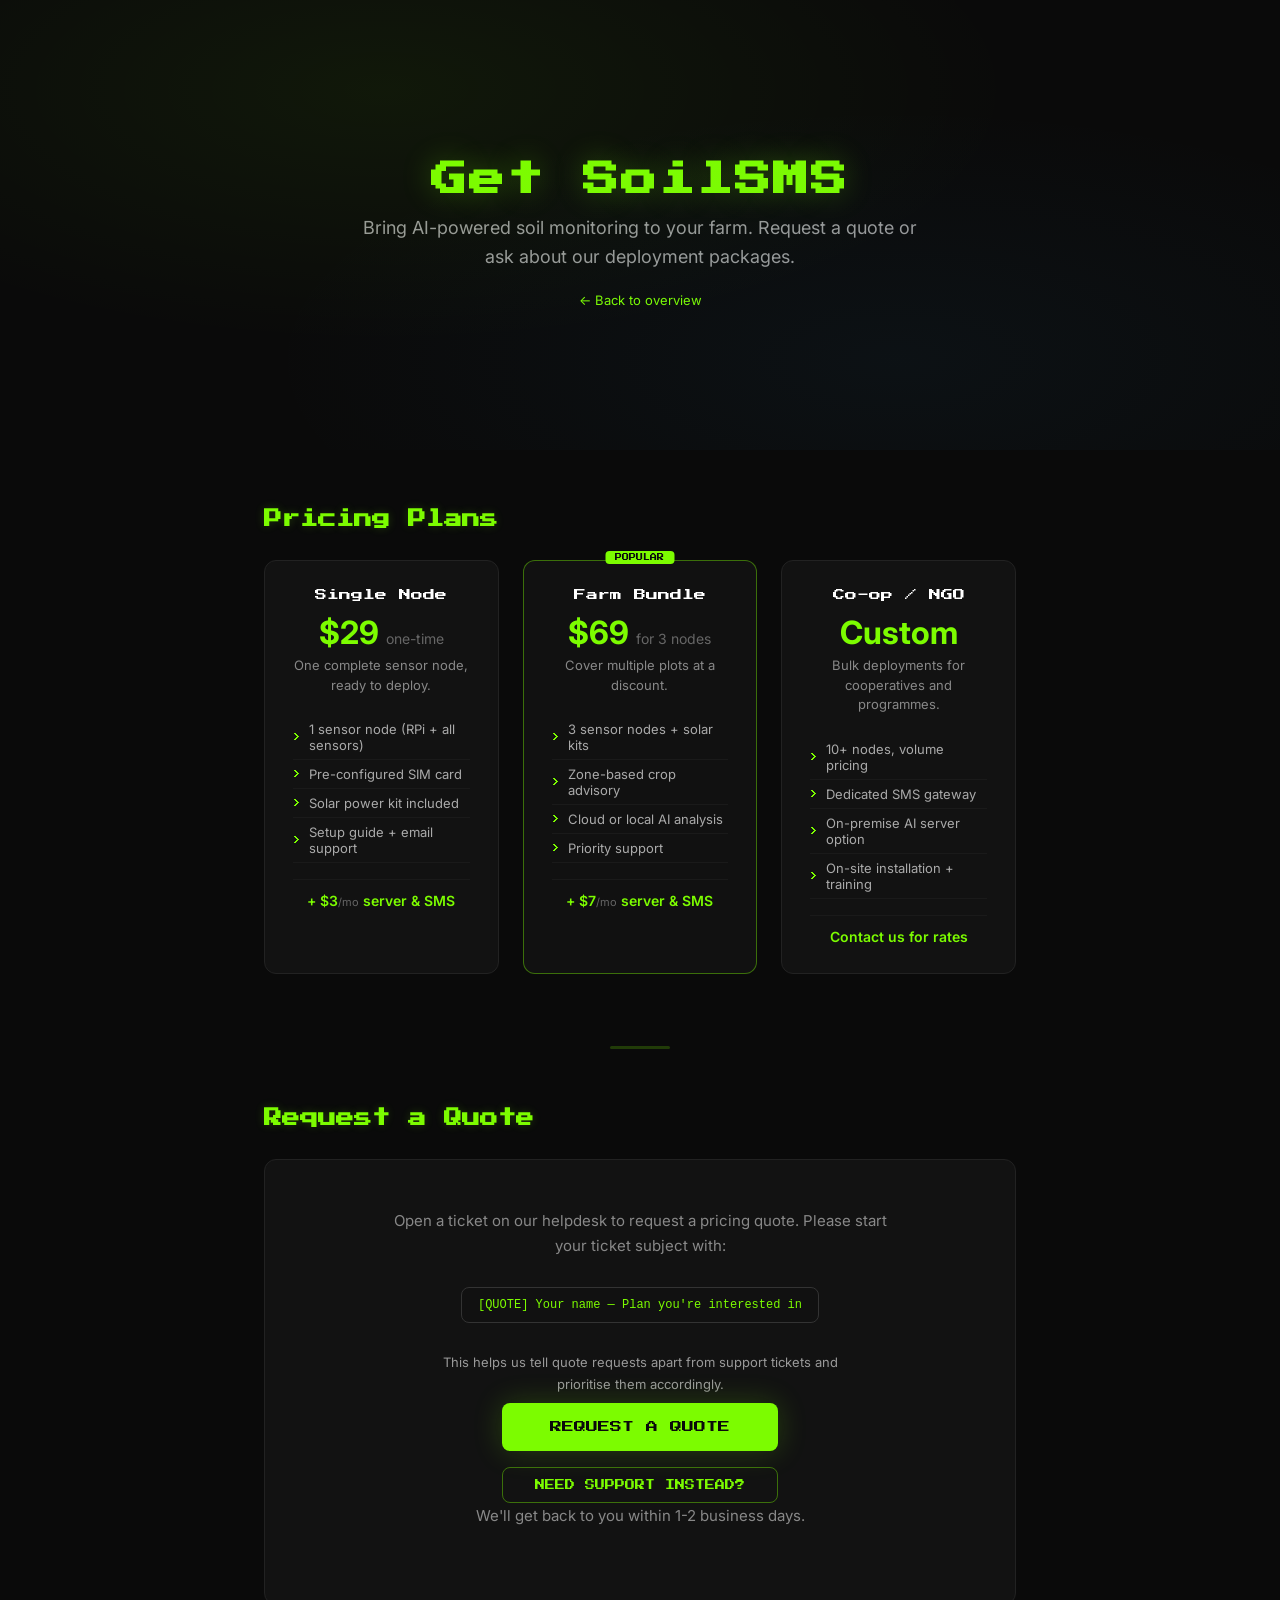
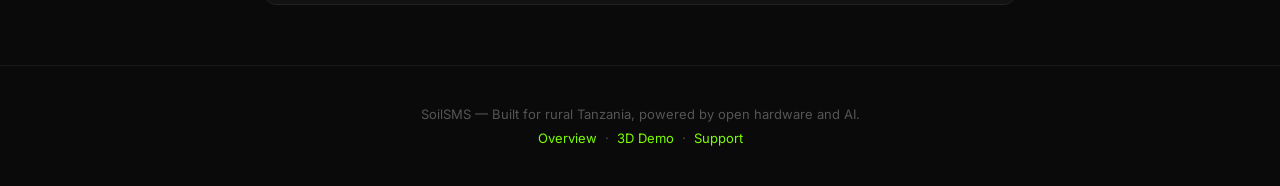
==== commit d940a4a9: "h" ====
--- a/docs/contact.html
+++ b/docs/contact.html
@@ -331,7 +331,7 @@
     <a href="https://mysticfoxxo.odoo.com/helpdesk" target="_blank" class="cta-btn">REQUEST A QUOTE</a>
     <br>
     <a href="support.html" class="cta-btn-secondary">NEED SUPPORT INSTEAD?</a>
-    <p class="cta-note">Opens our helpdesk portal on mysticfoxxo.odoo.com</p>
+    <p class="cta-note">We'll get back to you within 1-2 business days.</p>
   </div>
 </section>
 
